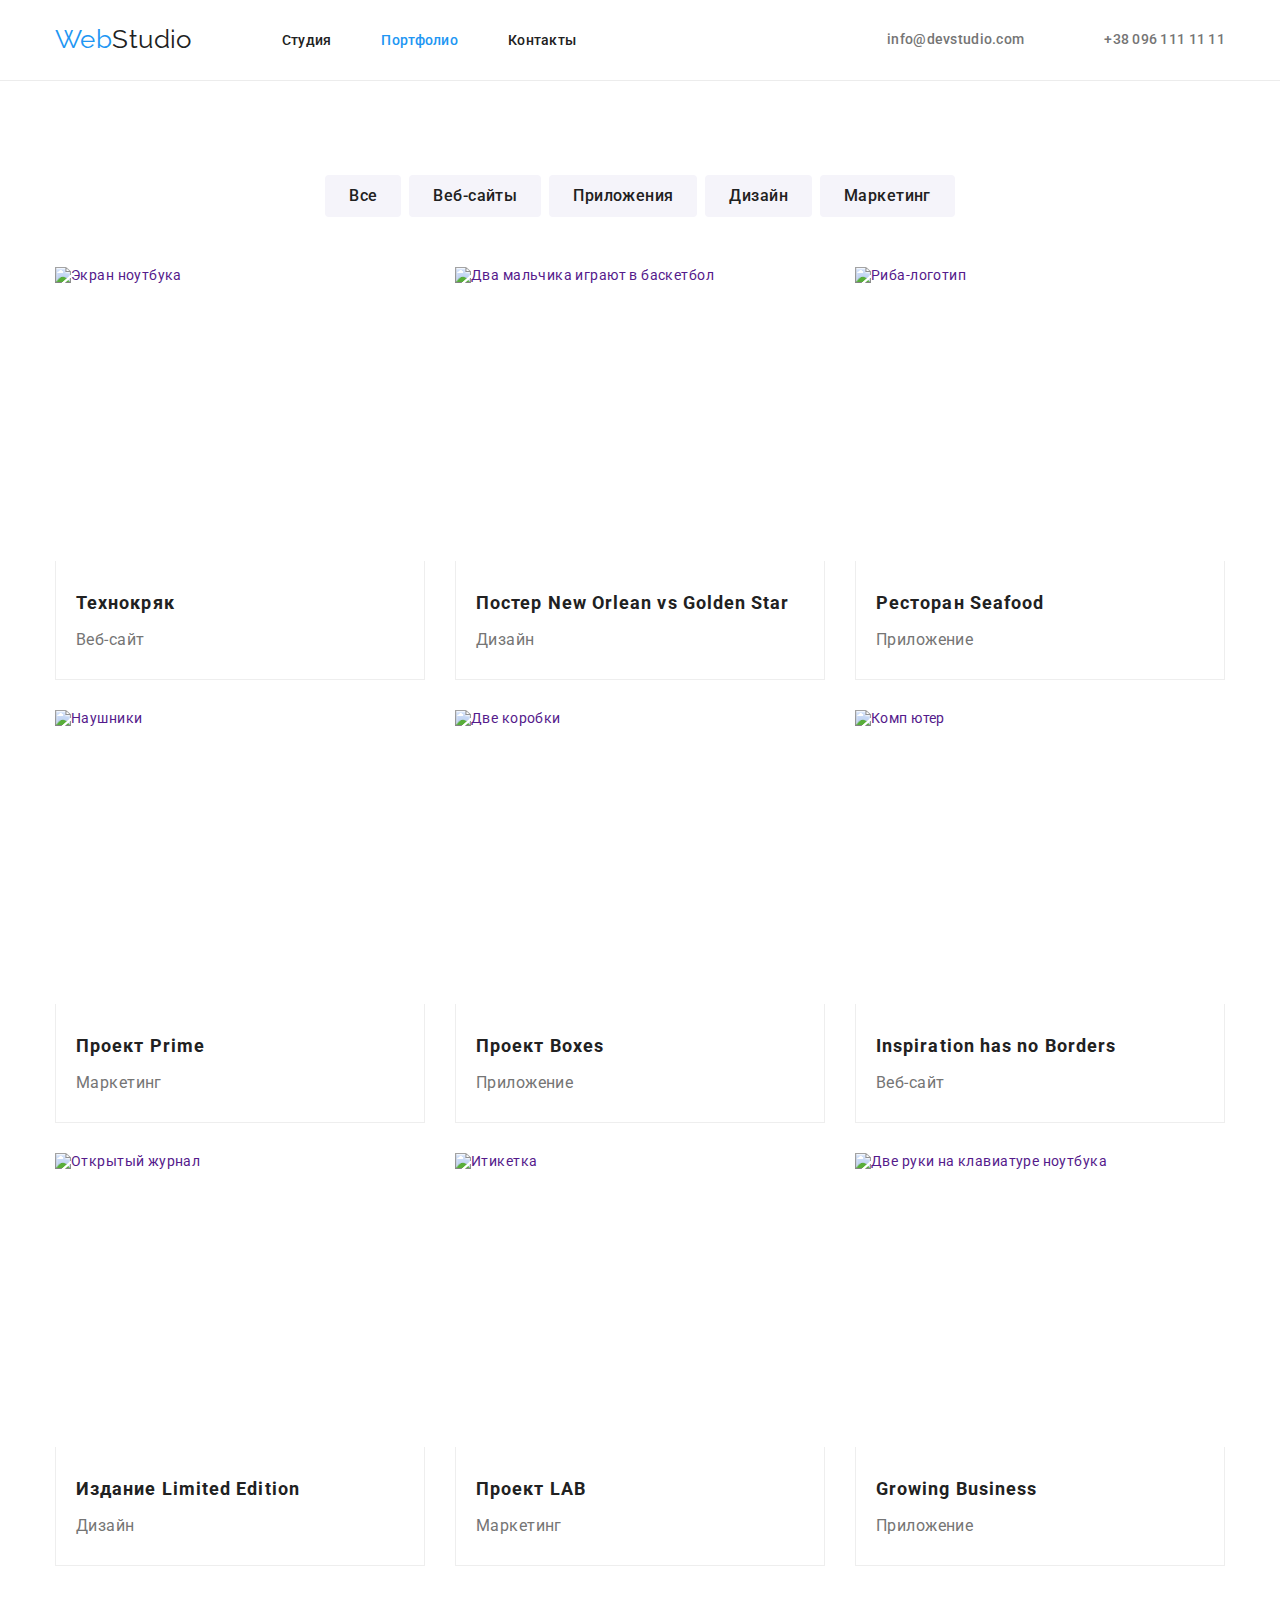
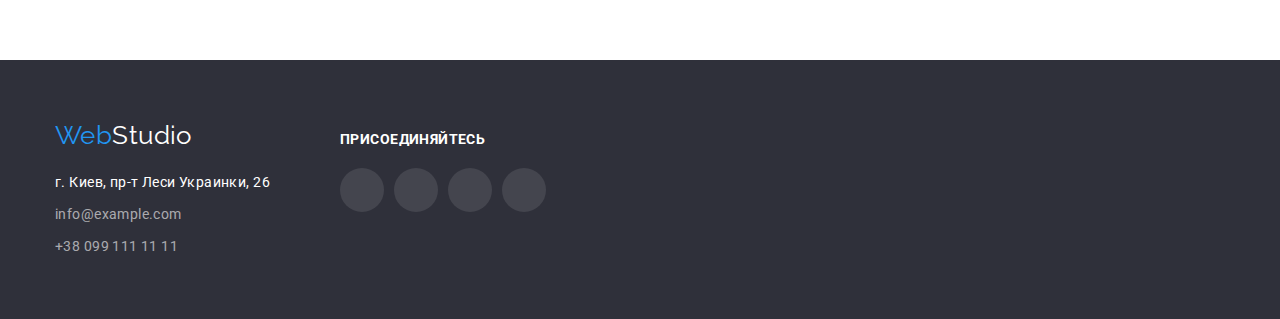
==== portfolio.html @ aa3db9f0 "Update portfolio.html" ====
<!DOCTYPE html>
<html lang="ru">
  <head>
    <meta charset="UTF-8" />
    <meta http-equiv="X-UA-Compatible" content="IE=edge" />
    <meta name="viewport" content="width=device-width, initial-scale=1.0" />
    <title>Студия</title>
    <link rel="preconnect" href="https://fonts.googleapis.com" />
    <link rel="preconnect" href="https://fonts.gstatic.com" crossorigin />
    <link
      href="https://fonts.googleapis.com/css2?family=Raleway:wght@700&family=Roboto:wght@400;500;700;900&display=swap"
      rel="stylesheet"
    />
    <link
      rel="stylesheet"
      href="https://cdnjs.cloudflare.com/ajax/libs/modern-normalize/1.1.0/modern-normalize.min.css"
    />
    <link rel="stylesheet" href="./css/styles.css" />
  </head>
  <body>
    <!-- Header -->
    <header class="page-header">
      <div class="container main-container">
        <a href="./index.html" class="logo">
          <span class="accent">Web</span>Studio</a
        >

        <nav class="header-navigation">
          <ul class="site-nav list">
            <li class="header-item">
              <a href="./index.html" class="site-nav-link">Студия</a>
            </li>
            <li class="header-item">
              <a href="./portfolio.html" class="site-nav-link current"
                >Портфолио</a
              >
            </li>
            <li class="header-item">
              <a href="" class="site-nav-link">Контакты</a>
            </li>
          </ul>
        </nav>

        <ul class="conection list">
          <li class="conection-item">
            <a href="mailto:info@devstudio.com" class="conection-link">
              <svg class="icon-conection" width="16" height="12">
                <use href="./images/icons.svg#icon-envelope"></use>
              </svg>
              info@devstudio.com</a
            >
          </li>
          <li class="conection-item">
            <a href="tel:+380961111111" class="conection-link">
              <svg class="icon-conection" width="10" height="16">
                <use href="./images/icons.svg#icon-smartphone"></use>
              </svg>
              +38 096 111 11 11</a
            >
          </li>
        </ul>
      </div>
    </header>

    <main>
      <section class="section-exampeles">
        <div class="container">
          <h1 class="visually-hidden">Exempeles of work</h1>
          <ul class="filters-list list">
            <li class="filters-item">
              <button type="button" class="btn">Все</button>
            </li>
            <li class="filters-item">
              <button type="button" class="btn">Веб-сайты</button>
            </li>
            <li class="filters-item">
              <button type="button" class="btn">Приложения</button>
            </li>
            <li class="filters-item">
              <button type="button" class="btn">Дизайн</button>
            </li>
            <li class="filters-item">
              <button type="button" class="btn">Маркетинг</button>
            </li>
          </ul>

          <ul class="project-list list">
            <li class="project-item">
              <a href="" class="project-link">
                <div class="project-thumb">
                  <img
                    src="./images/laptop.jpg"
                    alt="Экран ноутбука"
                    width="370"
                    height="294"
                  />
                  <div class="project-overlay">
                    <p class="project-text-link">
                      Ресурс предлагает комплексные предложения с разным уровнем
                      функционала и сервисов. Все это позволит посетителю
                      получить исчерпывающие сведения о компании или частном
                      лице.
                    </p>
                  </div>
                </div>
                <div class="card-content">
                  <h2 class="title-project">Технокряк</h2>
                  <p class="text-project">Веб-сайт</p>
                </div>
              </a>
            </li>
            <li class="project-item">
              <a href="">
                <img
                  src="./images/basketball.jpg"
                  alt="Два мальчика играют в баскетбол"
                  width="370"
                  height="294"
                />
                <div class="card-content">
                  <h2 class="title-project">
                    Постер New Orlean vs Golden Star
                  </h2>
                  <p class="text-project">Дизайн</p>
                </div>
              </a>
            </li>

            <li class="project-item">
              <a href="">
                <img
                  src="./images/fish.jpg"
                  alt="Риба-логотип"
                  width="370"
                  height="294"
                />
                <div class="card-content">
                  <h2 class="title-project">Ресторан Seafood</h2>
                  <p class="text-project">Приложение</p>
                </div>
              </a>
            </li>
            <li class="project-item">
              <a href="">
                <img
                  src="./images/earphones.jpg"
                  alt="Наушники"
                  width="370"
                  height="294"
                />
                <div class="card-content">
                  <h2 class="title-project">Проект Prime</h2>
                  <p class="text-project">Маркетинг</p>
                </div>
              </a>
            </li>
            <li class="project-item">
              <a href="">
                <img
                  src="./images/boxes.jpg"
                  alt="Две коробки"
                  width="370"
                  height="294"
                />
                <div class="card-content">
                  <h2 class="title-project">Проект Boxes</h2>
                  <p class="text-project">Приложение</p>
                </div>
              </a>
            </li>
            <li class="project-item">
              <a href="">
                <img
                  src="./images/computer.jpg"
                  alt="Комп ютер"
                  width="370"
                  height="294"
                />
                <div class="card-content">
                  <h2 class="title-project">Inspiration has no Borders</h2>
                  <p class="text-project">Веб-сайт</p>
                </div>
              </a>
            </li>
            <li class="project-item">
              <a href="">
                <img
                  src="./images/magazine.jpg"
                  alt="Открытый журнал"
                  width="370"
                  height="294"
                />
                <div class="card-content">
                  <h2 class="title-project">Издание Limited Edition</h2>
                  <p class="text-project">Дизайн</p>
                </div>
              </a>
            </li>
            <li class="project-item">
              <a href="">
                <img
                  src="./images/label.jpg"
                  alt="Итикетка"
                  width="370"
                  height="294"
                />
                <div class="card-content">
                  <h2 class="title-project">Проект LAB</h2>
                  <p class="text-project">Маркетинг</p>
                </div>
              </a>
            </li>
            <li class="project-item">
              <a href="">
                <img
                  src="./images/business.jpg"
                  alt="Две руки на клавиатуре ноутбука"
                  width="370"
                  height="294"
                />
                <div class="card-content">
                  <h2 class="title-project">Growing Business</h2>
                  <p class="text-project">Приложение</p>
                </div>
              </a>
            </li>
          </ul>
        </div>
      </section>
    </main>

    <!-- Footer -->
    <footer class="page-footer">
      <div class="container footer-left-part">
        <div class="footer-container">
          <a href="./index.html" class="logo">
            <span class="accent">Web</span>Studio</a
          >
          <address>
            <ul class="footer list">
              <li class="contact-item">
                <a href="" class="address-link">
                  г. Киев, пр-т Леси Украинки, 26</a
                >
              </li>
              <li class="contact-item">
                <a href="mailto:info@example.com" class="contact-link"
                  >info@example.com</a
                >
              </li>
              <li class="contact-item">
                <a href="tel:+380991111111" class="contact-link"
                  >+38 099 111 11 11</a
                >
              </li>
            </ul>
          </address>
        </div>

        <div class="join">
          <h2 class="title-join">присоединяйтесь</h2>
          <ul class="join-list list">
            <li class="join-item">
              <a href="" class="join-icon-link">
                <svg class="join-icon" width="20" height="20">
                  <use href="./images/icons.svg#icon-instagram"></use>
                </svg>
              </a>
            </li>
            <li class="join-item">
              <a href="" class="join-icon-link">
                <svg class="join-icon" width="20" height="20">
                  <use href="./images/icons.svg#icon-twitter"></use>
                </svg>
              </a>
            </li>
            <li class="join-item">
              <a href="" class="join-icon-link">
                <svg class="join-icon" width="20" height="20">
                  <use href="./images/icons.svg#icon-facebook"></use>
                </svg>
              </a>
            </li>
            <li class="join-item">
              <a href="" class="join-icon-link">
                <svg class="join-icon" width="20" height="20">
                  <use href="./images/icons.svg#icon-linkedin"></use>
                </svg>
              </a>
            </li>
          </ul>
        </div>
      </div>
    </footer>
  </body>
</html>
---- css/styles.css ----
:root{
    --accent-color: #2196F3;
    --title-color:#212121;
    --text-color:#757575;
    --footer-text-color: rgba(255, 255, 255, 0.6);

    --timing-function:cubic-bezier(0.4, 0, 0.2, 1) ;

}

body{
    background-color: #ffffff;
    font-family:'Roboto',sans-serif;
    font-size: 14px;
    letter-spacing: 0.03em;
}


.list{
    list-style:none;
}

.accent{
    color: var(--accent-color);
}

.current{
    position: relative;
    color:var(--accent-color) ;
}

.current::after{
    content: "";

    position: absolute;
    transform: scaleX(0);
    transition: transform 250ms var(--timing-function);

    left: 0;
    bottom: 0;
    width: 100%;
    height: 4px;
    display: block;
    border-radius: 2px;
    
    background-color: var(--accent-color);
}

.current:hover::after{
    transform: scaleX(1);
}

a{
    text-decoration: none;
}


ul,
p,
h1,
h2,
h3,
h4,
h5,
h6{
    margin: 0;
    padding: 0;
}

img{
    display: block;
}

.section-title {
    margin: 0;
    padding: 0;

    font-weight: 700;
    font-size: 36px;
    line-height: 1.2;
    text-align: center;

    color: var(--title-color);
}

.container{
    /* width: 1200px; */
    margin: 0 auto;
    
    max-width: 1200px;
    padding-left: 15px;
    padding-right: 15px;
    
}


.visually-hidden {
    position: absolute;
    width: 1px;
    height:-1px;
    margin: -1px;
    padding: 0;
    overflow: hidden;
    border: 0;
    clip: rect(0 0 0 0);
}

/* Header */

.page-header{
    border-bottom: #ECECEC solid 1px ;
}

/* .page-header{
    background-color: aqua;
} */

.main-container{
    display: flex;
    align-items: center;
 
}

.logo{
    /* transition-property: color;
    transition-duration: 250ms;
    transition-timing-function: cubic-bezier(0.4, 0, 0.2, 1); */
    transition: color 250ms var(--timing-function);

    margin-right: 90px;
    padding: 24px 0;

    color: #212121;
    font-family: 'Raleway',sans-serif;
    font-size: 26px;
    line-height: 1.2;
}

.logo:hover,
.logo:focus{
    color: var(--accent-color);
}




.site-nav{
    /* padding: 32px 0; */

    display: flex;
}

.site-nav > .header-item + .header-item{
    margin-left: 50px;
}



.site-nav-link{
    position: relative;
    padding: 32px 0;

    /* transition-property: color;
    transition-duration: 250ms;
    transition-timing-function: cubic-bezier(0.4, 0, 0.2, 1); */
    transition: color 250ms var(--timing-function);

    font-weight: 500;
    line-height: 1.14;
    letter-spacing: 0.02em;
    color: var(--title-color);
}

.site-nav a.current{
    color: var(--accent-color);
}


.site-nav-link:hover,
.site-nav-link:focus,
.conection-link:hover,
.conection-link:focus{
    color:var(--accent-color);
}


.conection{
    margin-left: auto;
    /* padding: 32px 0; */
    display:flex;
    align-items: center;

}

.conection > .conection-item + .conection-item{
    margin-left: 50px;

}

/* .conection-item{
    
    display: flex;
    align-items:center;
    justify-content: center;
} */

.conection-item{
    display: block;
    align-items: center;
    justify-content: center;
}


/* .icon-link-header{
    width: 100%;
    height: 100%;
    fill: #757575;
} */




.icon-conection{
    margin-right: 10px;
    fill: currentColor;
}

.icon-conection:hover,
.icon-conection:focus{
    fill: var(--accent-color);
}


.conection-link{
    /* transition-property: color;
    transition-duration: 250ms;
    transition-timing-function: cubic-bezier(0.4, 0, 0.2, 1); */
    transition: color 250ms var(--timing-function);

    margin-left: 10px;
    padding: 32px 0;

    font-family: inherit;
    font-weight: 500;
    line-height: 1.14;
    letter-spacing: 0.02em;
    color: #757575;

    display: flex;
    justify-content: center;
    align-items: center;
    
}


/* Hero */

.hero{
    padding: 200px 0;
    max-width: 1600px;
    margin: 0 auto;
    


    background-color: #2F303A;
    background-image:linear-gradient(
    to right,
    rgba(47, 48, 58, 0.4),
    rgba(47, 48, 58, 0.4)), 
    url(../images/background.jpg);

    background-repeat: no-repeat;
    background-size: cover;
    background-position: center;
}

.container > .hero{
    height: 100%;

}

.hero-title{
    max-width: 696px;
    margin-left: auto;
    margin-right: auto;
    margin-bottom: 30px;

    font-weight: 900;
    font-size: 44px;
    line-height:calc(60/44);
    letter-spacing: 0.06em;

    text-align: center;
    text-transform: uppercase;
    color: #ffffff;
}

.hero-button{
    font-family: inherit;
    font-weight: 700;
    font-size: 16px;
    line-height: calc(30/16);
    letter-spacing: 0.06em;
    cursor: pointer;

    color: #ffffff;
    background-color: var(--accent-color);

    display: block;
    padding: 8px 30px;
    min-width: 200px;
    border-radius: 4px;
    border-color: transparent;

    margin: 0 auto;
}


/* Peculirities */

.section-peculirities{
    padding: 94px 0;
    /* background-color:teal; */
}

.peculirities{
    display: flex;

    flex-wrap: wrap;

    justify-content: space-between;
}





.peculirities-item{
    /* max-width: 270px; */
    flex-basis: calc((100% - 90px) / 4);
}

.icon-container{
    background-color: #F5F4FA;

    width: 270px;
    height: 120px;

    border-radius: 4px;
    margin-bottom: 30px;
    

    display: flex;
    justify-content: center;
    align-items: center;
}


.peculirities-title{
    margin-bottom: 10px;

    font-size: 14px;
    font-weight: 700;
    line-height: 1.14;
    text-transform: uppercase;

    color: var(--title-color);
}

.peculirities-text{
    line-height:1.71;

    color: var(--text-color);
    
}

/* .section .peculirities-item + .peculirities-item{
    padding-left: 30px;
} */




/* Exampelse */

.occupation-section{
    padding-bottom: 94px;
    
}

.occupation-title{
    margin-bottom: 50px;
}

.occupation{
    display:flex;
}

.section .occupation-item + .occupation-item{
 margin-left: 30px;
}

.occupation-item{
    position: relative;
}

.occupation-item::after{
    content: "";
    position: absolute;

    bottom: 0;
    left: 0;
    z-index: 1;

    width: 100%;
    height: 70px;
    background-color: rgba(47, 48, 58, 0.8);


}

.occupation-text{
    position: absolute;

    font-weight: 700;
    line-height: calc(16/14);
    text-align: center;

    bottom: 0;
    right: 50%;
    transform: translate(50%,-50%);
    text-transform: uppercase;

    width: 100%;
    height: auto;
    z-index:2;
    /* padding-top: 27px;
    padding-bottom: 27px; */

    color: #FFFFFF;
}
/* Team */

.section-team{
    padding-top: 94px;
    padding-bottom: 94px;
    
    background-color: #F5F4FA;
}

.team{
    display: flex;
    
}

.section-team .team-item + .team-item{
    margin-left: 30px;
}

.main-team-title{
    margin-bottom: 50px;
}

.team-item{
    background-color: #fff;

    box-shadow: 0px 1px 3px rgba(0, 0, 0, 0.12), 0px 1px 1px rgba(0, 0, 0, 0.14), 0px 2px 1px rgba(0, 0, 0, 0.2);
    border-radius: 0px 0px 4px 4px;
}


.team-title{
    margin-bottom: 10px;
    text-align: center;

    font-weight: 500;
    font-size: 16px;
    line-height:1.2;

    color: var(--title-color);
}

.profession-text{
    /* padding-bottom: 30px; */
    margin-bottom: 16px;
    text-align: center;

    font-size: 16px;
    line-height: 1.2;

    color: var(--text-color);
}


/* icon */

.icon-list{
    display: flex;
    justify-content: center;

}

.team-container{
    padding: 32px 30px;
}

.social-item {
    width: 44px;
    height: 44px;
}

.social-item + .social-item {
    margin-left: 10px;
}



.team-icon-link{
    width: 100%;
    height: 100%;

    fill:#AFB1B8;
    background-color: #fff;

    border-radius: 50%;
    

    display: flex;
    justify-content: center;
    align-items: center;
   
}


.team-icon-link:hover,
.team-icon-link:focus{
    fill: #ffffff;
    background-color: var(--accent-color) ;
}

/* .icon-link{
    fill: #AFB1B8; 

    width: 20px;
    height: 20px;
 } */

/* Client */

.client{
    padding: 94px 0;
}

.client-title{
    margin-bottom: 50px;
}

.client-list{
    margin: 0 auto;
    display: flex;
}

.client-item{
    width: 100%;
    height: 92px;
    
}

.client-item + .client-item{
    margin-left: 30px;
}

.client-link{
    width: 100%;
    height: 100%;

    fill:#AFB1B8 ; 

    outline: 1px solid #AFB1B8;
    border-radius: 4px;

    display: flex;
    justify-content: center;
    align-items: center;
}

.client-link:hover,
.client-link:focus{
    outline: 1px solid var(--accent-color);
    fill: var(--accent-color);
}

.icon-client{
    /* width: 106px;
    height: 60px; */
    display: flex;
    justify-content: center;
    align-items: center;
     
}
/* Footer */
address{
    font-style: inherit;
}

.page-footer{
    padding: 60px 0;
    

    background-color: #2F303A;
}

.page-footer  .logo{
    margin-right: 0;
    padding: 0;

    display: block;
    margin-bottom: 20px;
    color: #ffffff;
}

.page-footer .logo:hover,
.page-footer .logo:focus{
    color: var(--accent-color);
}

.contact-item{
    
    line-height: 1.71;
}

.contact-item:not(:last-child){
    margin-bottom: 8px;
}

.address-link{
    color: #ffffff;
}

.contact-link{
    color: var(--footer-text-color);
}

.footer-left-part{
    display: flex;
    align-items: baseline;
}

/* Join */

.join {
    margin-left: 70px;
}


.title-join {
    font-size: 14px;
    line-height: 1.14;
    letter-spacing: 0.03em;
    text-transform: uppercase;

    color: #ffffff;

    margin-bottom: 20px;
}

.join-list {
    display: flex;
}

.join-item {
    width: 44px;
    height: 44px;
}

.join-item + .join-item {
    margin-left: 10px;
}

.join-icon-link {
    width: 100%;
    height: 100%;

    fill: #ffffff;
    background-color: rgba(255, 255, 255, 0.1);
    border-radius: 50%;

    display: flex;
    justify-content: center;
    align-items: center;
}

.join-icon-link:hover,
.join-icon-link:focus {
    background-color: var(--accent-color);
}


.backdrop{
    position: fixed;
    top: 0;
    left: 0;
    width: 100%;
    height: 100%;
    background-color: rgba(0, 0, 0, 0.2);
}

.backdrop.is-hidden{
    opacity: 0;
    pointer-events: none;
}

.modal{
    position: absolute;

    top: 50%;
    left: 50%;
    transform: translate(-50%,-50%);

    min-width: 528px;
    min-height: 581px;

    background-color: #FFFFFF;
    box-shadow: 0px 1px 3px rgba(0, 0, 0, 0.12), 0px 1px 1px rgba(0, 0, 0, 0.14), 0px 2px 1px rgba(0, 0, 0, 0.2);
    border-radius: 4px;
}

                         /*             Portfolio              */           

.section-exampeles{
    padding-top: 94px;
    padding-bottom: 94px;
    /* background: grey; */
}

/* .section-exampeles > .container{
    outline:black solid 2px;
} */


.filters-list{
    margin-bottom: 50px;

    display: flex;
    justify-content: center;

    /* outline: magenta solid 2px; */

}

.filters-item:not(:first-child){
   margin-left: 8px;
}

.btn{
    padding: 6px 22px;
   
    min-width: 73px;
    font-family:inherit;
    font-weight: 500;
    font-size: 16px;
    line-height:1.62;

    cursor: pointer;

    letter-spacing: inherit;

    display: block;
    border-radius: 4px;
    border-color: transparent;
    color: #212121;
    background-color:#F5F4FA;;
}   

.btn:hover,
.btn:focus{
    color: #ffffff;
    background-color: var(--accent-color);
    box-shadow: 0px 3px 1px rgba(0, 0, 0, 0.1), 0px 1px 2px rgba(0, 0, 0, 0.08), 0px 2px 2px rgba(0, 0, 0, 0.12);
}


.project-list{
    margin-left: -30px;
    margin-bottom: -30px;

    display: flex;
    flex-wrap: wrap;

    /* outline:teal solid 2px; */
}

.project-item{
    flex-basis: calc(100% / 3 - 60px);

    margin-left: 30px;
    margin-bottom: 30px;

}



.project-item:hover{
    box-shadow: 0px 1px 1px rgba(0, 0, 0, 0.12), 0px 4px 4px rgba(0, 0, 0, 0.06), 1px 4px 6px rgba(0, 0, 0, 0.16);
}

.project-item:hover .project-text-link{
    opacity: 0.9;
}
.project-thumb{
    position: relative;

    overflow: hidden;
}

.project-item:hover .project-overlay{
    transform: translateY(0);
    opacity: 1;
}

.project-overlay{
   
    position: absolute;
    top: 0;
    left: 0;

    width: 100%;
    height: 100%;

    background-color: rgba(33, 150, 243, 0.9);

    opacity: 0;
    transform: translateY(100%);
    transition: transform 250ms var(--timing-function);
}


.project-text-link{
    position: absolute;
    top:50%;
    left: 50%;
    transform: translate(-50%,-50%);
    

    font-size: 18px;
    line-height: calc(28/18);
    opacity: 0;

    min-width: 322px;
    height:auto;

    color: #fff;
    opacity: 0;
    transition: opacity 1000ms var(--timing-function);
}

.project-item:hover .project-text-link{
    opacity: 1;
}

.card-content{
    padding: 24px 20px;
    border-right:1px solid #EEEEEE; 
    border-bottom: 1px solid #EEEEEE;
    border-left: 1px solid #EEEEEE;
}

.title-project{
    margin-bottom: 4px;

    font-weight: 700;
    font-size: 18px;
    line-height: 2.0;
    letter-spacing: 0.06em;

    color: var(--title-color);
}

.text-project{
    font-size: 16px;
    line-height: 1.88;

    color: var(--text-color);
}
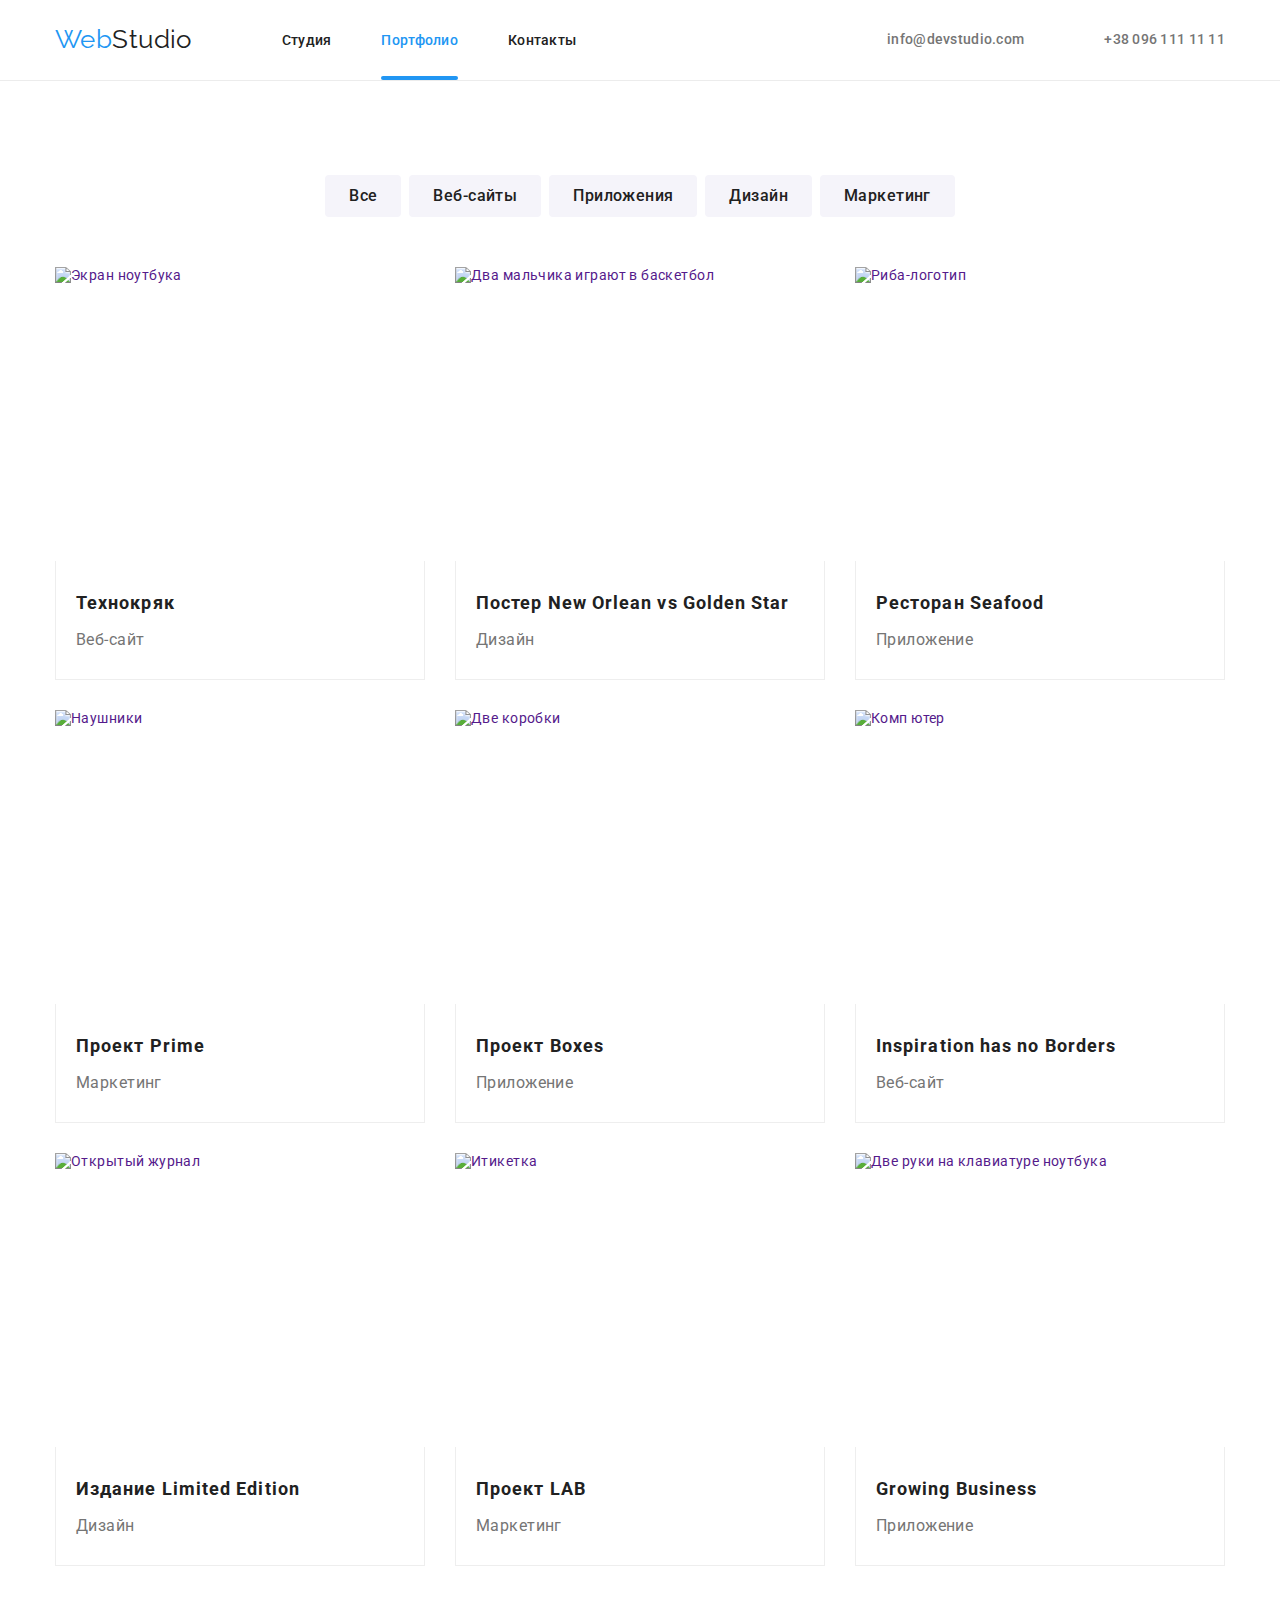
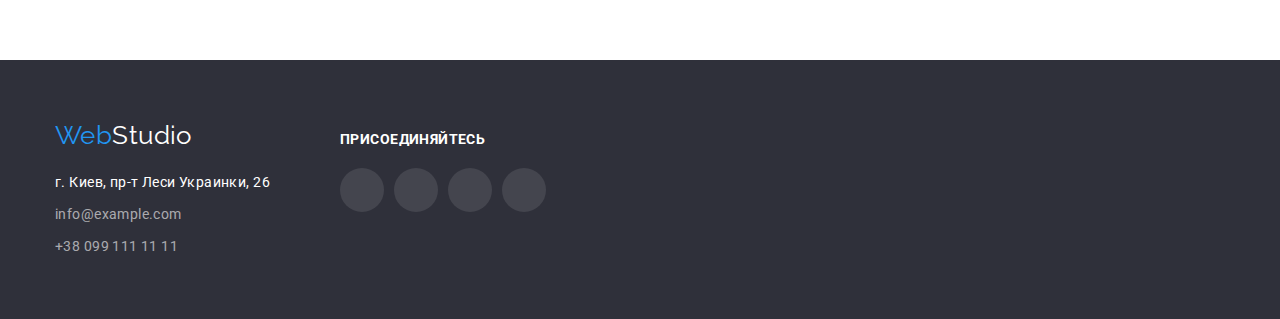
==== commit 24b999b8: "Update portfolio.html" ====
--- a/portfolio.html
+++ b/portfolio.html
@@ -94,14 +94,12 @@
                     width="370"
                     height="294"
                   />
-                  <div class="project-overlay">
-                    <p class="project-text-link">
-                      Ресурс предлагает комплексные предложения с разным уровнем
-                      функционала и сервисов. Все это позволит посетителю
-                      получить исчерпывающие сведения о компании или частном
-                      лице.
-                    </p>
-                  </div>
+
+                  <p class="project-text-link">
+                    Ресурс предлагает комплексные предложения с разным уровнем
+                    функционала и сервисов. Все это позволит посетителю получить
+                    исчерпывающие сведения о компании или частном лице.
+                  </p>
                 </div>
                 <div class="card-content">
                   <h2 class="title-project">Технокряк</h2>
--- a/css/styles.css
+++ b/css/styles.css
@@ -37,7 +37,6 @@
     content: "";
 
     position: absolute;
-    transform: scaleX(0);
     transition: transform 250ms var(--timing-function);
 
     left: 0;
@@ -50,9 +49,9 @@
     background-color: var(--accent-color);
 }
 
-.current:hover::after{
+/* .current:hover::after{
     transform: scaleX(1);
-}
+} */
 
 a{
     text-decoration: none;
@@ -115,9 +114,6 @@
     border-bottom: #ECECEC solid 1px ;
 }
 
-/* .page-header{
-    background-color: aqua;
-} */
 
 .main-container{
     display: flex;
@@ -520,6 +516,8 @@
 
 
 .team-icon-link{
+    transition: fill 250ms var(--timing-function), background-color 250ms var(--timing-function) ;
+
     width: 100%;
     height: 100%;
 
@@ -575,6 +573,8 @@
 }
 
 .client-link{
+    transition: fill 250ms var(--timing-function), outline 250ms var(--timing-function); 
+
     width: 100%;
     height: 100%;
 
@@ -615,6 +615,8 @@
 }
 
 .page-footer  .logo{
+    transition: color 250ms var(--timing-function);
+
     margin-right: 0;
     padding: 0;
 
@@ -682,6 +684,8 @@
 }
 
 .join-icon-link {
+    transition: background-color 250ms var(--timing-function);
+    
     width: 100%;
     height: 100%;
 
@@ -699,7 +703,7 @@
     background-color: var(--accent-color);
 }
 
-
+/* Modal */
 .backdrop{
     position: fixed;
     top: 0;
@@ -707,11 +711,20 @@
     width: 100%;
     height: 100%;
     background-color: rgba(0, 0, 0, 0.2);
+
+    opacity: 1;
+    transition: opacity 250ms var(--timing-function),visibility 250ms var(--timing-function);
 }
 
 .backdrop.is-hidden{
+    visibility: hidden;
     opacity: 0;
     pointer-events: none;
+
+}
+
+.backdrop.is-hidden  .modal{
+    transform: translate(-50%, -50%) scale(0.9) ;
 }
 
 .modal{
@@ -719,8 +732,9 @@
 
     top: 50%;
     left: 50%;
-    transform: translate(-50%,-50%);
-
+    transform: translate(-50%,-50%) scale(1) ;
+    transition: opacity 250ms var(--timing-function);
+    
     min-width: 528px;
     min-height: 581px;
 
@@ -728,6 +742,31 @@
     box-shadow: 0px 1px 3px rgba(0, 0, 0, 0.12), 0px 1px 1px rgba(0, 0, 0, 0.14), 0px 2px 1px rgba(0, 0, 0, 0.2);
     border-radius: 4px;
 }
+
+.close-btn{
+    position: absolute;
+    top: 8px;
+    right: 8px;
+
+    width: 30px;
+    height: 30px;
+
+    background-color: transparent;
+    border-radius: 50%;
+    border: 1px solid rgba(0, 0, 0, 0.1);
+
+    display: flex;
+    align-items: center;
+    justify-content: center;
+}
+
+/* .icon-close{
+    display: flex;
+    align-items: center;
+    justify-content: center;
+    
+ 
+} */
 
                          /*             Portfolio              */           
 
@@ -757,6 +796,8 @@
 }
 
 .btn{
+    transition: color 250ms var(--timing-function),background-color 250ms var(--timing-function),box-shadow 250ms var(--timing-function);
+
     padding: 6px 22px;
    
     min-width: 73px;
@@ -795,6 +836,8 @@
 }
 
 .project-item{
+    transition: box-shadow 250ms var(--timing-function),opacity 250ms var(--timing-function);
+
     flex-basis: calc(100% / 3 - 60px);
 
     margin-left: 30px;
@@ -802,65 +845,40 @@
 
 }
 
-
-
-.project-item:hover{
+.project-item:hover {
     box-shadow: 0px 1px 1px rgba(0, 0, 0, 0.12), 0px 4px 4px rgba(0, 0, 0, 0.06), 1px 4px 6px rgba(0, 0, 0, 0.16);
 }
 
 .project-item:hover .project-text-link{
-    opacity: 0.9;
-}
+    transform: translateY(0);
+}
+
 .project-thumb{
     position: relative;
-
     overflow: hidden;
 }
-
-.project-item:hover .project-overlay{
-    transform: translateY(0);
-    opacity: 1;
-}
-
-.project-overlay{
-   
-    position: absolute;
-    top: 0;
-    left: 0;
-
-    width: 100%;
-    height: 100%;
-
-    background-color: rgba(33, 150, 243, 0.9);
-
-    opacity: 0;
-    transform: translateY(100%);
-    transition: transform 250ms var(--timing-function);
-}
-
 
 .project-text-link{
     position: absolute;
-    top:50%;
-    left: 50%;
-    transform: translate(-50%,-50%);
+    top:0;
+    left: 0;
+    transform: translateY(100%);
+    
+    height: 100%;
+    min-width: 322px;
     
 
     font-size: 18px;
     line-height: calc(28/18);
-    opacity: 0;
-
-    min-width: 322px;
-    height:auto;
+    
 
     color: #fff;
-    opacity: 0;
-    transition: opacity 1000ms var(--timing-function);
-}
-
-.project-item:hover .project-text-link{
-    opacity: 1;
-}
+    background-color: rgba(33, 150, 243, 0.9);
+    
+    transition: transform 250ms var(--timing-function);
+}
+
+
 
 .card-content{
     padding: 24px 20px;
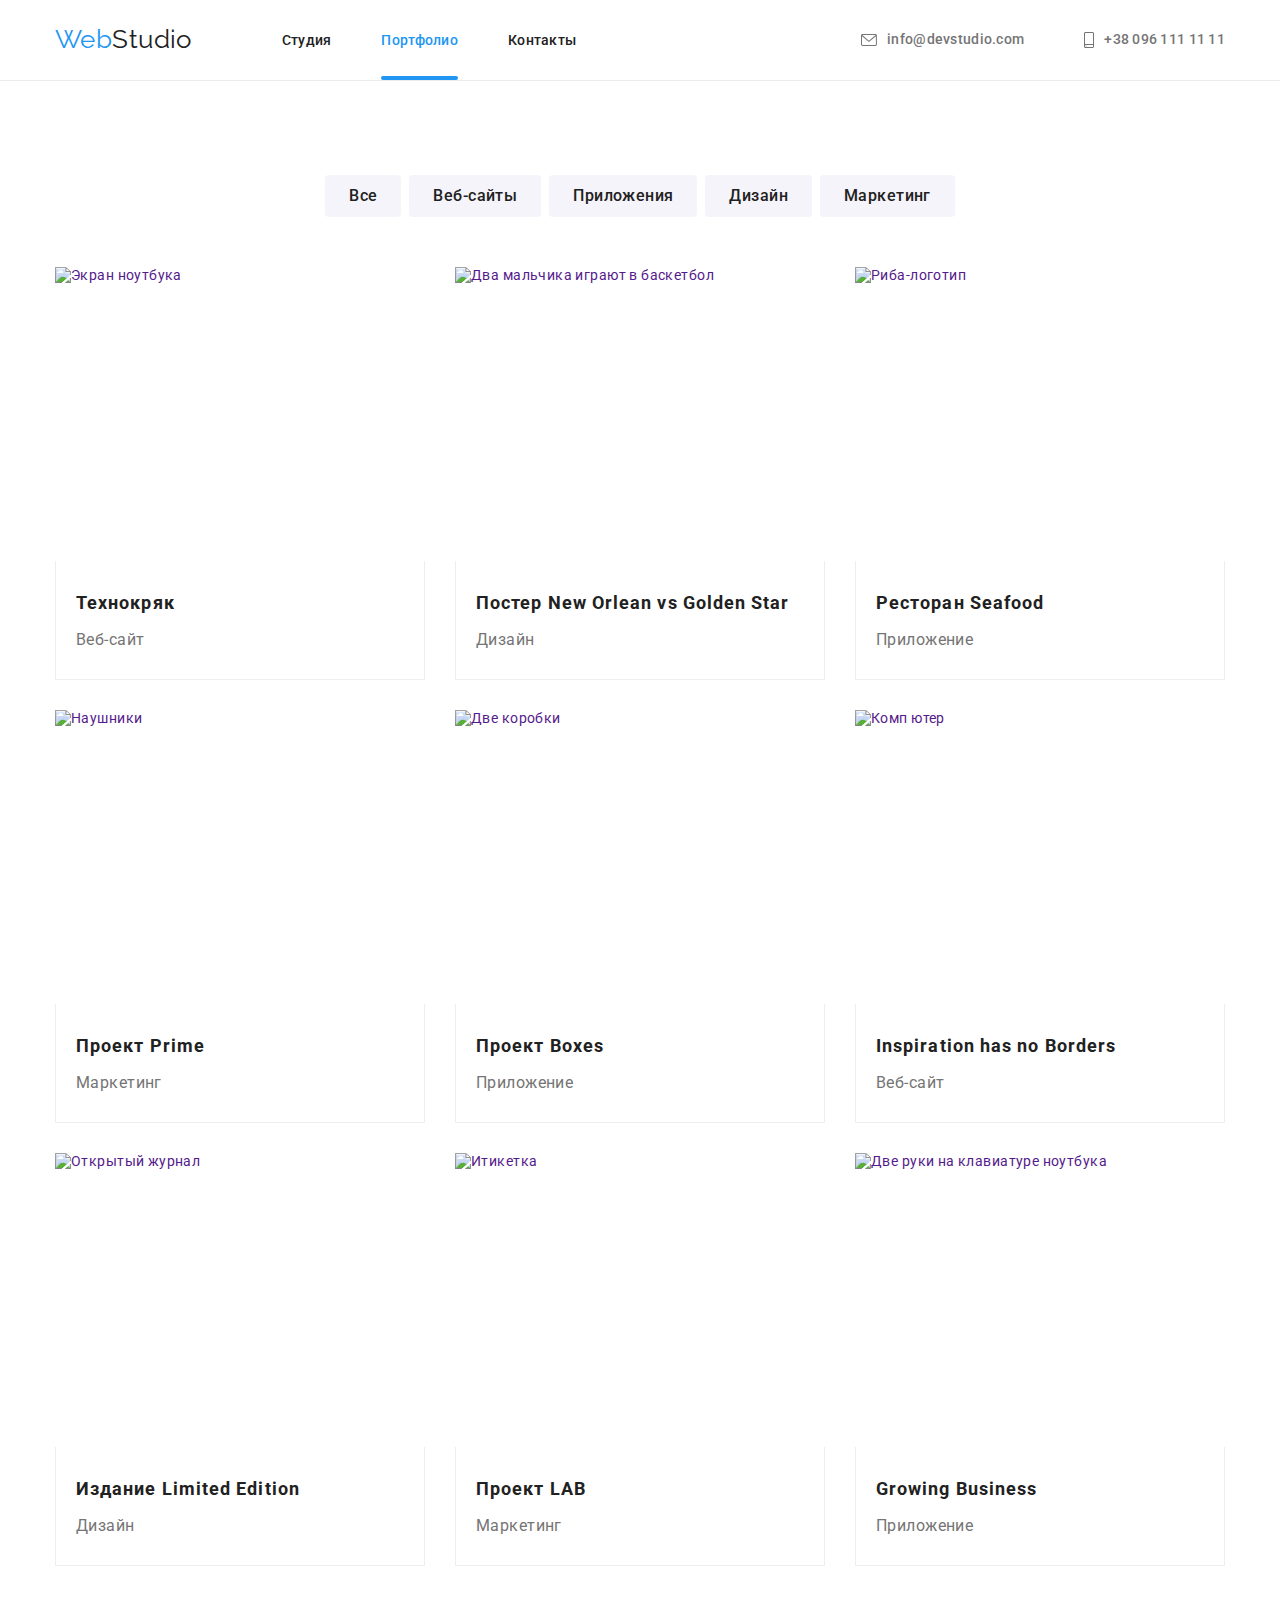
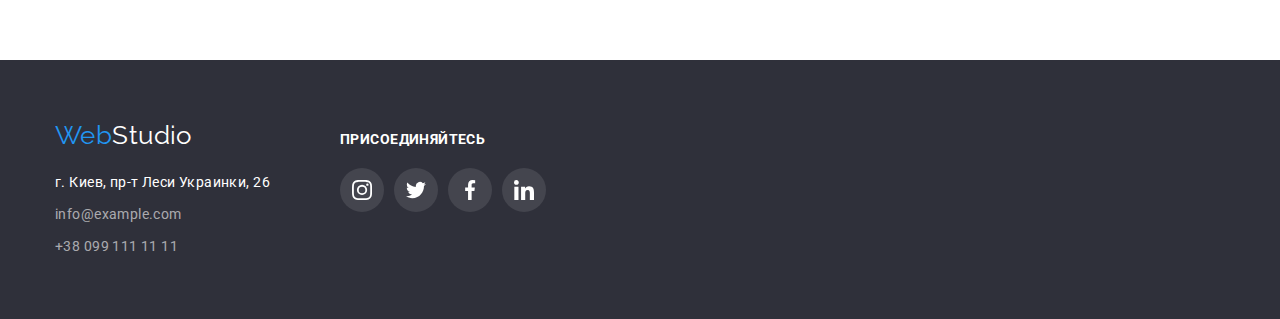
==== commit f27ada42: "Update portfolio.html" ====
--- a/portfolio.html
+++ b/portfolio.html
@@ -94,12 +94,14 @@
                     width="370"
                     height="294"
                   />
-
-                  <p class="project-text-link">
-                    Ресурс предлагает комплексные предложения с разным уровнем
-                    функционала и сервисов. Все это позволит посетителю получить
-                    исчерпывающие сведения о компании или частном лице.
-                  </p>
+                  <div class="project-overlay">
+                    <p class="project-text-link">
+                      Ресурс предлагает комплексные предложения с разным уровнем
+                      функционала и сервисов. Все это позволит посетителю
+                      получить исчерпывающие сведения о компании или частном
+                      лице.
+                    </p>
+                  </div>
                 </div>
                 <div class="card-content">
                   <h2 class="title-project">Технокряк</h2>
--- a/css/styles.css
+++ b/css/styles.css
@@ -402,6 +402,7 @@
 
 .occupation-item{
     position: relative;
+   display: block;
 }
 
 .occupation-item::after{
@@ -410,7 +411,8 @@
 
     bottom: 0;
     left: 0;
-    z-index: 1;
+    z-index: 0;
+    
 
     width: 100%;
     height: 70px;
@@ -425,6 +427,7 @@
     font-weight: 700;
     line-height: calc(16/14);
     text-align: center;
+   padding-bottom: 10px;
 
     bottom: 0;
     right: 50%;
@@ -433,7 +436,7 @@
 
     width: 100%;
     height: auto;
-    z-index:2;
+    z-index:1;
     /* padding-top: 27px;
     padding-bottom: 27px; */
 
